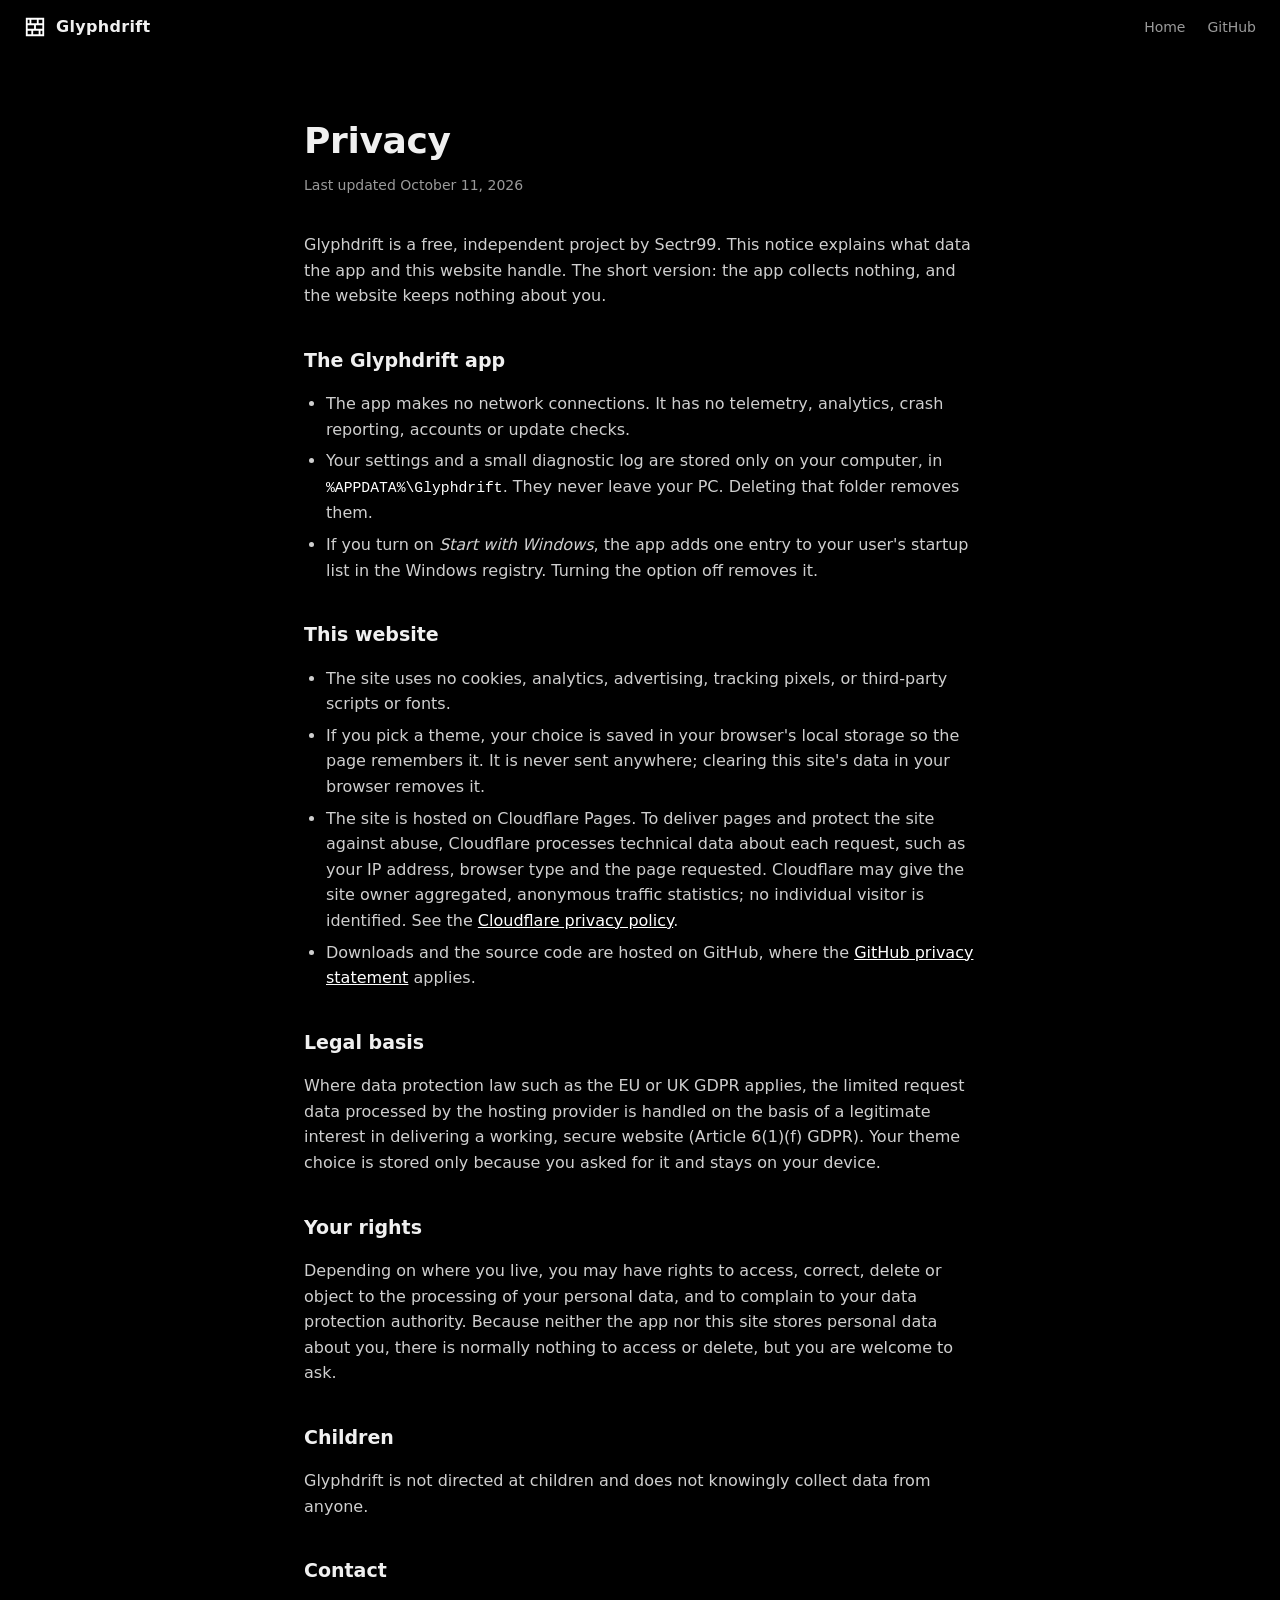
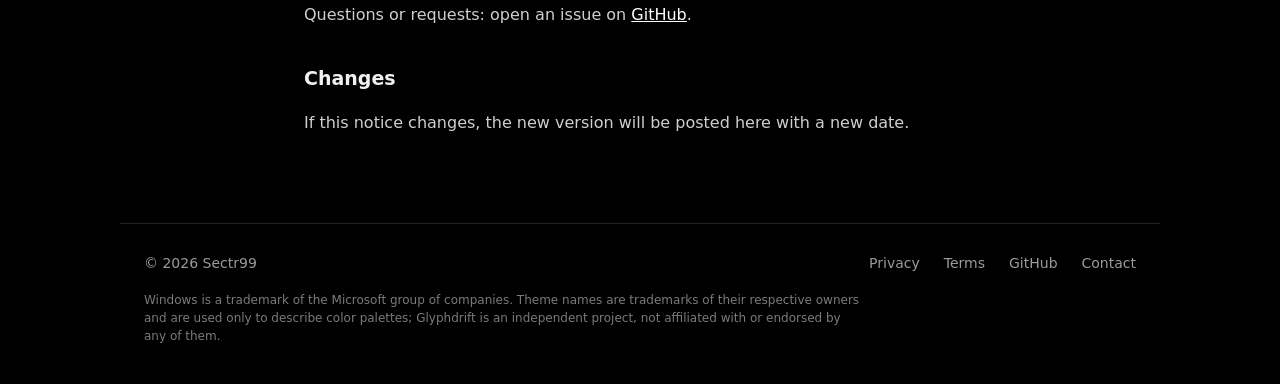
==== site/privacy.html @ 2ddd1fa6 "Site: gentler animation, privacy and terms pages - Terrain drifts and morphs at about 40% of the pre" ====
<!doctype html>
<html lang="en">
<head>
  <meta charset="utf-8">
  <meta name="viewport" content="width=device-width, initial-scale=1">
  <title>Privacy · Glyphdrift</title>
  <meta name="description" content="How the Glyphdrift app and website handle data: the app collects nothing.">
  <meta name="theme-color" content="#000000">
  <link rel="icon" href="icon.svg" type="image/svg+xml">
  <link rel="stylesheet" href="style.css">
</head>
<body>
  <header class="nav">
    <a class="brand" href="./" aria-label="Glyphdrift home">
      <img src="icon.svg" alt="" width="22" height="22">
      <span>Glyphdrift</span>
    </a>
    <nav>
      <a href="./">Home</a>
      <a href="https://github.com/Sectr99/GlyphDrift">GitHub</a>
    </nav>
  </header>

  <main class="legal">
    <h1>Privacy</h1>
    <p class="updated">Last updated October 11, 2026</p>

    <p>Glyphdrift is a free, independent project by Sectr99. This notice explains what data the app
      and this website handle. The short version: the app collects nothing, and the website keeps
      nothing about you.</p>

    <h2>The Glyphdrift app</h2>
    <ul>
      <li>The app makes no network connections. It has no telemetry, analytics, crash reporting,
        accounts or update checks.</li>
      <li>Your settings and a small diagnostic log are stored only on your computer, in
        <code>%APPDATA%\Glyphdrift</code>. They never leave your PC. Deleting that folder removes
        them.</li>
      <li>If you turn on <em>Start with Windows</em>, the app adds one entry to your user's startup
        list in the Windows registry. Turning the option off removes it.</li>
    </ul>

    <h2>This website</h2>
    <ul>
      <li>The site uses no cookies, analytics, advertising, tracking pixels, or third-party scripts
        or fonts.</li>
      <li>If you pick a theme, your choice is saved in your browser's local storage so the page
        remembers it. It is never sent anywhere; clearing this site's data in your browser removes
        it.</li>
      <li>The site is hosted on Cloudflare Pages. To deliver pages and protect the site against
        abuse, Cloudflare processes technical data about each request, such as your IP address,
        browser type and the page requested. Cloudflare may give the site owner aggregated,
        anonymous traffic statistics; no individual visitor is identified. See the
        <a href="https://www.cloudflare.com/privacypolicy/">Cloudflare privacy policy</a>.</li>
      <li>Downloads and the source code are hosted on GitHub, where the
        <a href="https://docs.github.com/site-policy/privacy-policies/github-general-privacy-statement">GitHub
        privacy statement</a> applies.</li>
    </ul>

    <h2>Legal basis</h2>
    <p>Where data protection law such as the EU or UK GDPR applies, the limited request data
      processed by the hosting provider is handled on the basis of a legitimate interest in
      delivering a working, secure website (Article 6(1)(f) GDPR). Your theme choice is stored only
      because you asked for it and stays on your device.</p>

    <h2>Your rights</h2>
    <p>Depending on where you live, you may have rights to access, correct, delete or object to the
      processing of your personal data, and to complain to your data protection authority. Because
      neither the app nor this site stores personal data about you, there is normally nothing to
      access or delete, but you are welcome to ask.</p>

    <h2>Children</h2>
    <p>Glyphdrift is not directed at children and does not knowingly collect data from anyone.</p>

    <h2>Contact</h2>
    <p>Questions or requests: open an issue on
      <a href="https://github.com/Sectr99/GlyphDrift/issues">GitHub</a>.</p>

    <h2>Changes</h2>
    <p>If this notice changes, the new version will be posted here with a new date.</p>
  </main>

  <footer class="footer">
    <div class="footer-links">
      <span>© 2026 Sectr99</span>
      <a href="privacy.html">Privacy</a>
      <a href="terms.html">Terms</a>
      <a href="https://github.com/Sectr99/GlyphDrift">GitHub</a>
      <a href="https://github.com/Sectr99/GlyphDrift/issues">Contact</a>
    </div>
    <p class="trademarks">Windows is a trademark of the Microsoft group of companies. Theme names are
      trademarks of their respective owners and are used only to describe color palettes; Glyphdrift
      is an independent project, not affiliated with or endorsed by any of them.</p>
  </footer>
</body>
</html>
---- site/style.css ----
:root {
  --bg: #000000;
  --surface: #0d0d0d;
  --line: #222222;
  --text: #f0f0f0;
  --muted: #9a9a9a;
  /* Set from the selected theme by main.js. */
  --accent: #ffffff;
  --accent-dim: #3c3c3c;
  --sans: "Segoe UI Variable Display", "Segoe UI", system-ui, -apple-system, sans-serif;
  --mono: "Cascadia Code", Consolas, ui-monospace, monospace;
}

* { box-sizing: border-box; }

html { scroll-behavior: smooth; }
@media (prefers-reduced-motion: reduce) { html { scroll-behavior: auto; } }

body {
  margin: 0;
  background: var(--bg);
  color: var(--text);
  font: 16px/1.6 var(--sans);
  -webkit-font-smoothing: antialiased;
  transition: background-color 0.4s;
}

a { color: inherit; }
code { font-family: var(--mono); font-size: 0.92em; color: var(--accent); }

/* Navigation */
.nav {
  position: absolute;
  inset: 0 0 auto 0;
  z-index: 10;
  display: flex;
  align-items: center;
  justify-content: space-between;
  gap: 16px;
  padding: 14px 24px;
  background: linear-gradient(var(--bg), transparent);
}
.brand { display: flex; align-items: center; gap: 10px; text-decoration: none; font-weight: 600; letter-spacing: 0.02em; }
.brand img { filter: invert(1); }
.nav nav { display: flex; gap: 22px; font-size: 14px; }
.nav nav a { text-decoration: none; color: var(--muted); transition: color 0.2s; }
.nav nav a:hover { color: var(--text); }

/* Hero */
.hero {
  position: relative;
  min-height: 100svh;
  display: grid;
  place-items: center;
  overflow: hidden;
}
#terrain { position: absolute; inset: 0; width: 100%; height: 100%; }

.clock {
  position: relative;
  /* Matches the box the terrain warps around (see main.js). */
  width: min(440px, calc(100vw - 32px));
  height: min(190px, calc((100vw - 32px) * 0.43));
  display: grid;
  place-content: center;
  text-align: center;
  margin-bottom: 18vh;
}
.corner { position: absolute; width: 22px; height: 22px; border-color: var(--accent-dim); border-style: solid; border-width: 0; }
.tl { left: 10%; top: 11%; border-left-width: 1.5px; border-top-width: 1.5px; }
.tr { right: 10%; top: 11%; border-right-width: 1.5px; border-top-width: 1.5px; }
.bl { left: 10%; bottom: 11%; border-left-width: 1.5px; border-bottom-width: 1.5px; }
.br { right: 10%; bottom: 11%; border-right-width: 1.5px; border-bottom-width: 1.5px; }
#time { font-weight: 200; font-size: clamp(48px, 9vw, 92px); line-height: 1; letter-spacing: 0.01em; }
#date { margin-top: 12px; font-size: 13px; letter-spacing: 0.14em; color: var(--muted); text-transform: uppercase; }

.hero-copy {
  position: absolute;
  inset: auto 0 0 0;
  padding: 0 24px 56px;
  text-align: center;
  background: linear-gradient(transparent, var(--bg) 55%);
}
.hero-copy h1 { margin: 0 0 8px; font-size: clamp(26px, 4vw, 40px); font-weight: 600; letter-spacing: -0.01em; }
.hero-copy p { margin: 0 auto; max-width: 560px; color: var(--muted); }
.actions { display: flex; flex-wrap: wrap; justify-content: center; gap: 12px; margin: 24px 0 12px; }
.button {
  display: inline-block;
  padding: 11px 22px;
  border: 1px solid var(--line);
  border-radius: 8px;
  text-decoration: none;
  font-weight: 600;
  font-size: 15px;
  transition: border-color 0.2s, background-color 0.2s, color 0.2s;
}
.button:hover { border-color: var(--muted); }
.button.primary { background: var(--accent); border-color: var(--accent); color: var(--bg); }
.button.primary:hover { filter: brightness(1.1); }
.button:focus-visible, .swatch:focus-visible, .nav a:focus-visible { outline: 2px solid var(--accent); outline-offset: 3px; }
.fine { font-size: 13px; }

/* Sections */
.section { max-width: 1040px; margin: 0 auto; padding: 88px 24px 0; }
.section h2 { margin: 0 0 28px; font-size: clamp(24px, 3vw, 32px); font-weight: 600; letter-spacing: -0.01em; }
.lede { margin: -16px 0 28px; color: var(--muted); }
h3 { margin: 0 0 6px; font-size: 16px; font-weight: 600; }

.features { display: grid; grid-template-columns: repeat(auto-fit, minmax(220px, 1fr)); gap: 16px; }
.features article { padding: 22px; border: 1px solid var(--line); border-radius: 12px; background: var(--surface); }
.features p, .groups p, .steps p { margin: 0; color: var(--muted); font-size: 15px; }

.groups { display: grid; gap: 0; border-top: 1px solid var(--line); }
.groups > div { display: grid; grid-template-columns: 140px 1fr; gap: 16px; padding: 16px 0; border-bottom: 1px solid var(--line); }
.groups h3 { margin: 0; font-family: var(--mono); font-weight: 400; font-size: 13px; letter-spacing: 0.08em; text-transform: uppercase; color: var(--accent); padding-top: 2px; }

.swatches { display: grid; grid-template-columns: repeat(auto-fill, minmax(200px, 1fr)); gap: 10px; }
.swatch {
  display: flex;
  flex-direction: column;
  gap: 8px;
  padding: 12px;
  border: 1px solid var(--line);
  border-radius: 10px;
  color: #f0f0f0;
  font: inherit;
  font-size: 14px;
  text-align: left;
  cursor: pointer;
  transition: border-color 0.2s, transform 0.2s;
}
.swatch:hover { transform: translateY(-1px); border-color: var(--muted); }
.swatch[aria-pressed="true"] { border-color: var(--accent); }
.swatch .bar { height: 14px; border-radius: 4px; }

.steps { list-style: none; margin: 0; padding: 0; display: grid; gap: 14px; }
.steps li { display: flex; gap: 18px; padding: 20px; border: 1px solid var(--line); border-radius: 12px; background: var(--surface); }
.steps li > span {
  flex: none;
  width: 32px; height: 32px;
  display: grid; place-items: center;
  border: 1px solid var(--accent-dim);
  border-radius: 50%;
  font-family: var(--mono);
  font-size: 14px;
  color: var(--accent);
}

.footer {
  max-width: 1040px;
  margin: 88px auto 0;
  padding: 28px 24px 40px;
  border-top: 1px solid var(--line);
  color: var(--muted);
  font-size: 14px;
}
.footer-links { display: flex; flex-wrap: wrap; gap: 12px 24px; }
.footer-links span { margin-right: auto; }
.footer a { text-decoration: none; }
.footer a:hover { color: var(--text); }
.trademarks { margin: 16px 0 0; max-width: 720px; font-size: 12px; line-height: 1.5; opacity: 0.8; }

/* Legal pages */
.legal { max-width: 720px; margin: 0 auto; padding: 112px 24px 0; }
.legal h1 { margin: 0 0 4px; font-size: clamp(28px, 4vw, 36px); font-weight: 600; letter-spacing: -0.01em; }
.legal .updated { margin: 0 0 36px; color: var(--muted); font-size: 14px; }
.legal h2 { margin: 36px 0 10px; font-size: 19px; font-weight: 600; }
.legal p, .legal li { color: #cfcfcf; }
.legal ul { padding-left: 22px; }
.legal li + li { margin-top: 6px; }
.legal a { color: var(--accent); }

@media (max-width: 640px) {
  .nav { padding: 12px 16px; }
  .nav nav { gap: 14px; }
  .nav nav a:not(:last-child) { display: none; }
  .section { padding: 64px 16px 0; }
  .hero-copy { padding: 0 16px 40px; }
  .clock { margin-bottom: 30vh; }
  .groups > div { grid-template-columns: 1fr; gap: 4px; }
  .footer { padding: 24px 16px 32px; }
  .legal { padding: 88px 16px 0; }
}
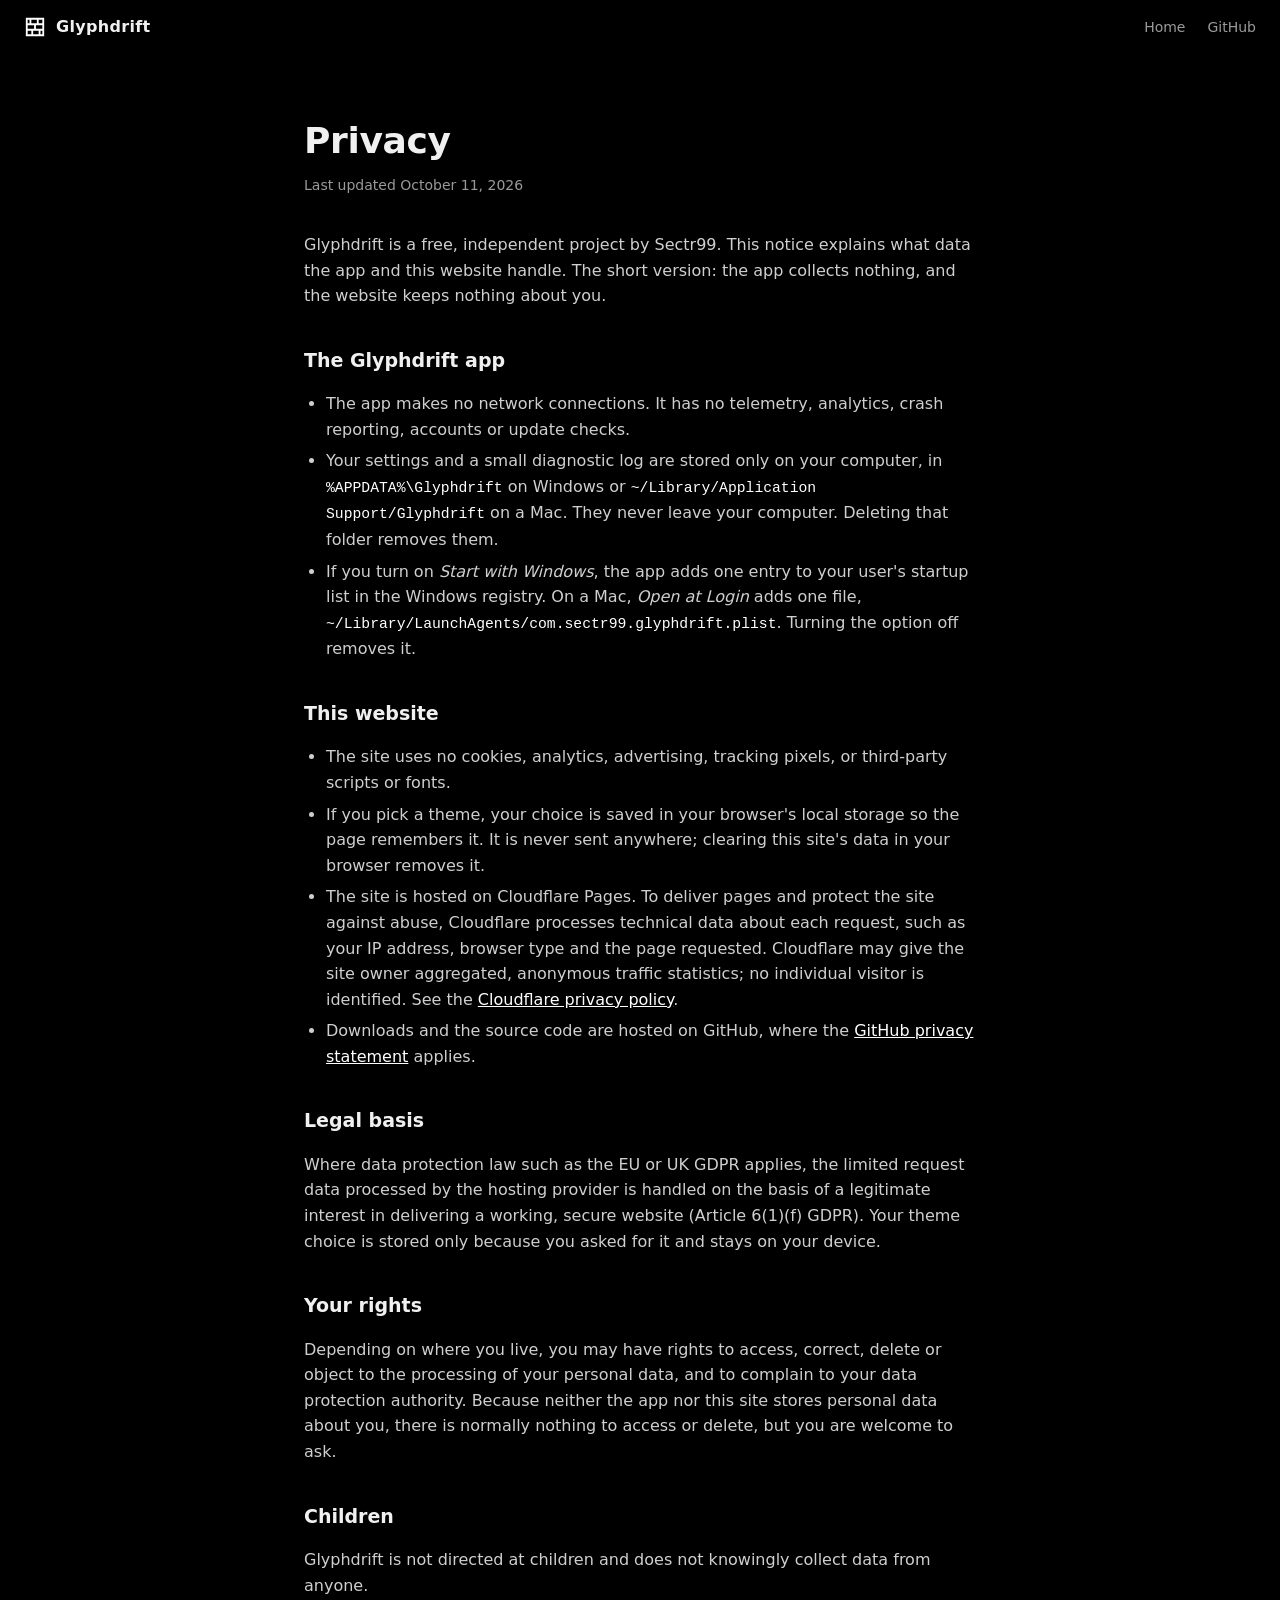
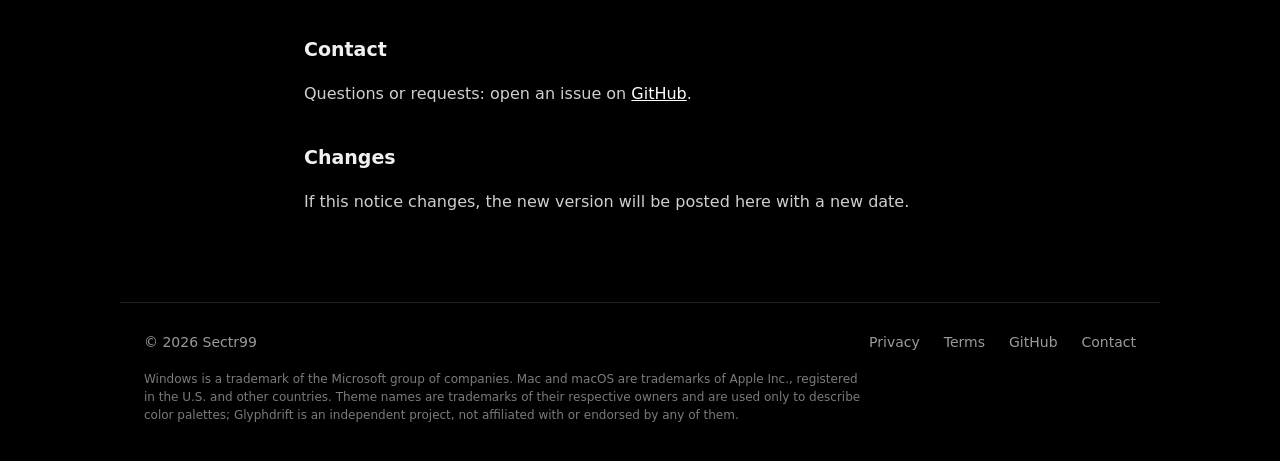
==== commit 73d5679c: "Site: add the Mac download Download buttons for Windows and Mac, linking straight to the latest rele" ====
--- a/site/privacy.html
+++ b/site/privacy.html
@@ -34,10 +34,13 @@
       <li>The app makes no network connections. It has no telemetry, analytics, crash reporting,
         accounts or update checks.</li>
       <li>Your settings and a small diagnostic log are stored only on your computer, in
-        <code>%APPDATA%\Glyphdrift</code>. They never leave your PC. Deleting that folder removes
-        them.</li>
+        <code>%APPDATA%\Glyphdrift</code> on Windows or
+        <code>~/Library/Application Support/Glyphdrift</code> on a Mac. They never leave your
+        computer. Deleting that folder removes them.</li>
       <li>If you turn on <em>Start with Windows</em>, the app adds one entry to your user's startup
-        list in the Windows registry. Turning the option off removes it.</li>
+        list in the Windows registry. On a Mac, <em>Open at Login</em> adds one file,
+        <code>~/Library/LaunchAgents/com.sectr99.glyphdrift.plist</code>. Turning the option off
+        removes it.</li>
     </ul>
 
     <h2>This website</h2>
@@ -88,7 +91,7 @@
       <a href="https://github.com/Sectr99/GlyphDrift">GitHub</a>
       <a href="https://github.com/Sectr99/GlyphDrift/issues">Contact</a>
     </div>
-    <p class="trademarks">Windows is a trademark of the Microsoft group of companies. Theme names are
+    <p class="trademarks">Windows is a trademark of the Microsoft group of companies. Mac and macOS are trademarks of Apple Inc., registered in the U.S. and other countries. Theme names are
       trademarks of their respective owners and are used only to describe color palettes; Glyphdrift
       is an independent project, not affiliated with or endorsed by any of them.</p>
   </footer>
--- a/site/style.css
+++ b/site/style.css
@@ -56,11 +56,11 @@
 }
 #terrain { position: absolute; inset: 0; width: 100%; height: 100%; }
 
-.clock {
+.mark {
   position: relative;
   /* Matches the box the terrain warps around (see main.js). */
-  width: min(440px, calc(100vw - 32px));
-  height: min(190px, calc((100vw - 32px) * 0.43));
+  width: min(540px, calc(100vw - 32px));
+  height: min(190px, calc((100vw - 32px) * 0.36));
   display: grid;
   place-content: center;
   text-align: center;
@@ -71,8 +71,10 @@
 .tr { right: 10%; top: 11%; border-right-width: 1.5px; border-top-width: 1.5px; }
 .bl { left: 10%; bottom: 11%; border-left-width: 1.5px; border-bottom-width: 1.5px; }
 .br { right: 10%; bottom: 11%; border-right-width: 1.5px; border-bottom-width: 1.5px; }
-#time { font-weight: 200; font-size: clamp(48px, 9vw, 92px); line-height: 1; letter-spacing: 0.01em; }
-#date { margin-top: 12px; font-size: 13px; letter-spacing: 0.14em; color: var(--muted); text-transform: uppercase; }
+.mark { grid-auto-flow: column; align-items: center; gap: 0.3em; font-size: clamp(34px, 8vw, 68px); }
+/* Sized in em so the logo stays as tall as the wordmark's capitals at every width. */
+.logo { width: 0.74em; height: auto; color: var(--accent); }
+.wordmark { margin: 0; font-weight: 600; font-size: 1em; line-height: 1; letter-spacing: -0.01em; }
 
 .hero-copy {
   position: absolute;
@@ -109,6 +111,8 @@
 .features { display: grid; grid-template-columns: repeat(auto-fit, minmax(220px, 1fr)); gap: 16px; }
 .features article { padding: 22px; border: 1px solid var(--line); border-radius: 12px; background: var(--surface); }
 .features p, .groups p, .steps p { margin: 0; color: var(--muted); font-size: 15px; }
+.steps p + p { margin-top: 6px; }
+.steps strong { color: var(--text); font-weight: 600; }
 
 .groups { display: grid; gap: 0; border-top: 1px solid var(--line); }
 .groups > div { display: grid; grid-template-columns: 140px 1fr; gap: 16px; padding: 16px 0; border-bottom: 1px solid var(--line); }
@@ -176,7 +180,7 @@
   .nav nav a:not(:last-child) { display: none; }
   .section { padding: 64px 16px 0; }
   .hero-copy { padding: 0 16px 40px; }
-  .clock { margin-bottom: 30vh; }
+  .mark { margin-bottom: 30vh; }
   .groups > div { grid-template-columns: 1fr; gap: 4px; }
   .footer { padding: 24px 16px 32px; }
   .legal { padding: 88px 16px 0; }
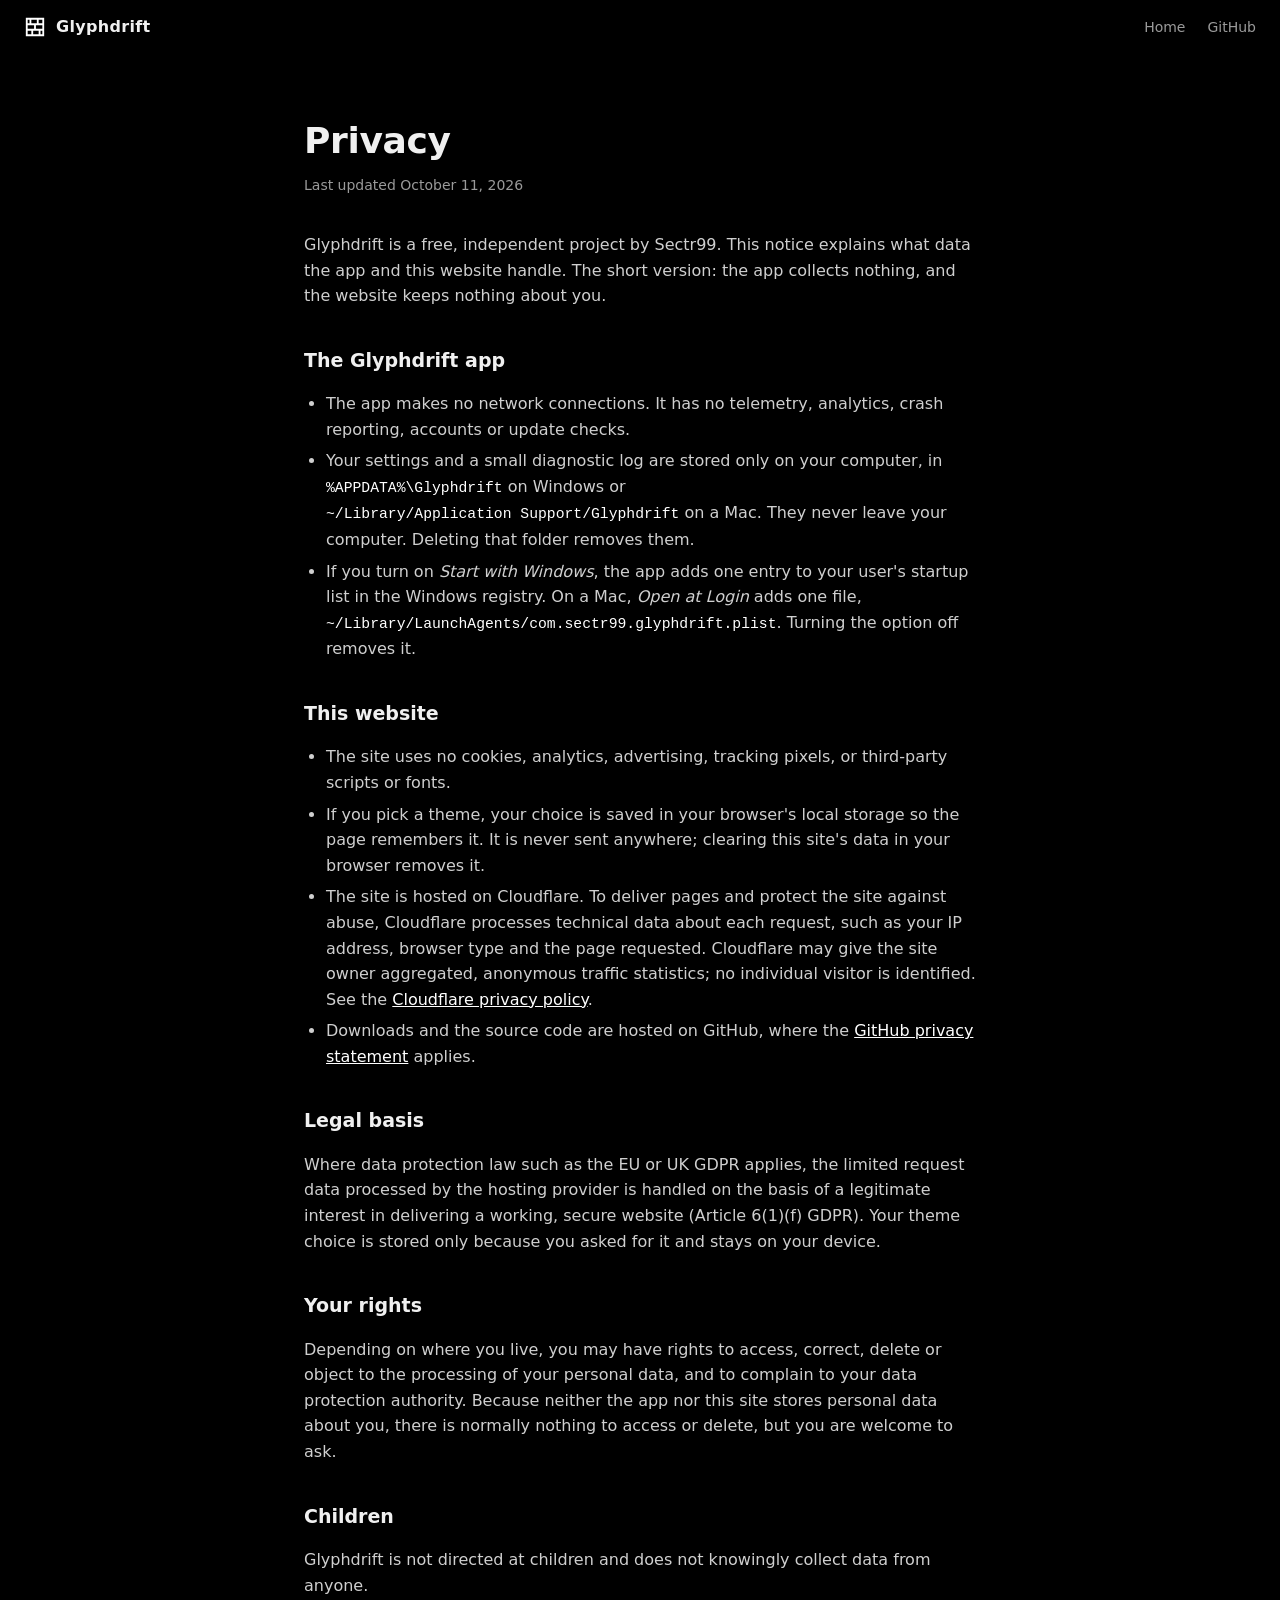
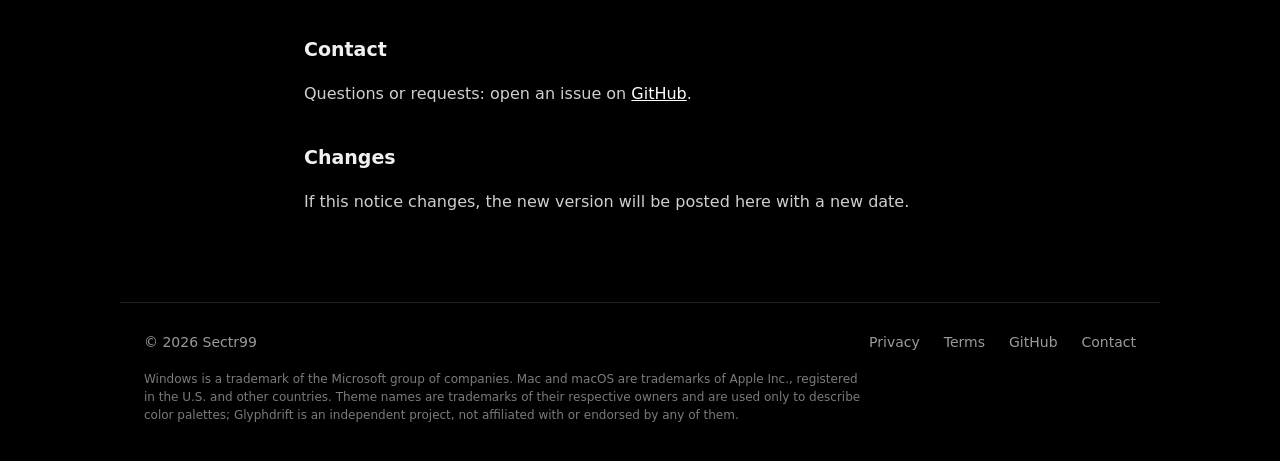
==== commit 49b6a9e6: "Site: animation gallery, image viewer, copy and polish - Images from `glyphdrift --screenshots`, as " ====
--- a/site/privacy.html
+++ b/site/privacy.html
@@ -50,7 +50,7 @@
       <li>If you pick a theme, your choice is saved in your browser's local storage so the page
         remembers it. It is never sent anywhere; clearing this site's data in your browser removes
         it.</li>
-      <li>The site is hosted on Cloudflare Pages. To deliver pages and protect the site against
+      <li>The site is hosted on Cloudflare. To deliver pages and protect the site against
         abuse, Cloudflare processes technical data about each request, such as your IP address,
         browser type and the page requested. Cloudflare may give the site owner aggregated,
         anonymous traffic statistics; no individual visitor is identified. See the
--- a/site/style.css
+++ b/site/style.css
@@ -26,11 +26,11 @@
 }
 
 a { color: inherit; }
-code { font-family: var(--mono); font-size: 0.92em; color: var(--accent); }
-
-/* Navigation */
+code { font-family: var(--mono); font-size: 0.92em; color: var(--accent); white-space: nowrap; }
+
+/* Navigation: stays at the top; clear over the hero, tinted once the page scrolls */
 .nav {
-  position: absolute;
+  position: fixed;
   inset: 0 0 auto 0;
   z-index: 10;
   display: flex;
@@ -38,8 +38,17 @@
   justify-content: space-between;
   gap: 16px;
   padding: 14px 24px;
+  border-bottom: 1px solid transparent;
   background: linear-gradient(var(--bg), transparent);
-}
+  transition: background-color 0.25s, border-color 0.25s;
+}
+.nav.scrolled {
+  background: color-mix(in srgb, var(--bg) 82%, transparent);
+  border-bottom-color: var(--line);
+  -webkit-backdrop-filter: blur(12px);
+  backdrop-filter: blur(12px);
+}
+[id] { scroll-margin-top: 72px; }
 .brand { display: flex; align-items: center; gap: 10px; text-decoration: none; font-weight: 600; letter-spacing: 0.02em; }
 .brand img { filter: invert(1); }
 .nav nav { display: flex; gap: 22px; font-size: 14px; }
@@ -110,13 +119,81 @@
 
 .features { display: grid; grid-template-columns: repeat(auto-fit, minmax(220px, 1fr)); gap: 16px; }
 .features article { padding: 22px; border: 1px solid var(--line); border-radius: 12px; background: var(--surface); }
-.features p, .groups p, .steps p { margin: 0; color: var(--muted); font-size: 15px; }
+.features p, .steps p { margin: 0; color: var(--muted); font-size: 15px; }
+.steps p { max-width: 70ch; }
 .steps p + p { margin-top: 6px; }
 .steps strong { color: var(--text); font-weight: 600; }
 
-.groups { display: grid; gap: 0; border-top: 1px solid var(--line); }
-.groups > div { display: grid; grid-template-columns: 140px 1fr; gap: 16px; padding: 16px 0; border-bottom: 1px solid var(--line); }
-.groups h3 { margin: 0; font-family: var(--mono); font-weight: 400; font-size: 13px; letter-spacing: 0.08em; text-transform: uppercase; color: var(--accent); padding-top: 2px; }
+/* Screenshots: drawn by the app itself (glyphdrift --screenshots) */
+.shot { margin: 0; border: 1px solid var(--line); border-radius: 12px; overflow: hidden; background: #000; }
+.shot img { display: block; width: 100%; height: auto; }
+.group { margin: 36px 0 12px; font-family: var(--mono); font-weight: 400; font-size: 13px; letter-spacing: 0.08em; text-transform: uppercase; color: var(--accent); }
+.group:first-of-type { margin-top: 0; }
+.gallery { list-style: none; margin: 0; padding: 0; display: grid; grid-template-columns: repeat(auto-fill, minmax(230px, 1fr)); gap: 12px; }
+.gallery li { border: 1px solid var(--line); border-radius: 10px; overflow: hidden; background: var(--surface); transition: border-color 0.2s, transform 0.2s; }
+.gallery img { display: block; width: 100%; height: auto; aspect-ratio: 16 / 10; background: #000; }
+.gallery p { margin: 0; padding: 9px 12px 10px; font-size: 14px; }
+.gallery span { color: var(--muted); font-size: 13px; margin-left: 4px; }
+.zoom { display: block; cursor: zoom-in; }
+.zoom:focus-visible { outline: 2px solid var(--accent); outline-offset: -2px; }
+.gallery li:has(.zoom:hover) { border-color: var(--muted); transform: translateY(-2px); }
+.gallery li:has(.zoom:focus-visible) { border-color: var(--accent); }
+
+/* Viewer: a modal dialog that fits the image to the screen */
+html:has(.viewer[open]) { overflow: hidden; }
+.viewer {
+  width: 100vw;
+  height: 100dvh;
+  max-width: none;
+  max-height: none;
+  margin: 0;
+  padding: 0;
+  border: 0;
+  background: transparent;
+  color: var(--text);
+}
+.viewer::backdrop { background: rgba(0, 0, 0, 0.95); }
+.viewer:focus { outline: none; }
+.viewer[open] { display: flex; align-items: center; justify-content: center; }
+.viewer figure { margin: 0; display: flex; flex-direction: column; align-items: center; gap: 12px; padding: 56px 72px 24px; max-width: 100%; max-height: 100%; }
+/* 16:10, as large as fits beside the buttons and above the caption */
+.viewer-frame {
+  width: min(100vw - 144px, (100dvh - 128px) * 1.6);
+  aspect-ratio: 16 / 10;
+  border: 1px solid var(--line);
+  border-radius: 10px;
+  overflow: hidden;
+  background: #000 center / cover no-repeat; /* the card image, until the large one loads */
+}
+.viewer-frame img { display: block; width: 100%; height: 100%; object-fit: contain; opacity: 0; transition: opacity 0.2s; }
+.viewer-frame img.loaded { opacity: 1; }
+.viewer figcaption { font-size: 15px; text-align: center; }
+.viewer figcaption span { color: var(--muted); margin-left: 6px; }
+.viewer-button {
+  position: fixed;
+  display: grid;
+  place-items: center;
+  width: 44px;
+  height: 44px;
+  padding: 0;
+  border: 1px solid var(--line);
+  border-radius: 50%;
+  background: rgba(13, 13, 13, 0.8);
+  color: var(--text);
+  cursor: pointer;
+  transition: border-color 0.2s;
+}
+.viewer-button:hover { border-color: var(--muted); }
+.viewer-button:focus-visible { outline: 2px solid var(--accent); outline-offset: 2px; }
+.viewer-button svg { width: 20px; height: 20px; fill: none; stroke: currentColor; stroke-width: 2; stroke-linecap: round; stroke-linejoin: round; }
+.viewer-button[hidden] { display: none; }
+.viewer-close { top: 12px; right: 12px; }
+.viewer-prev { left: 14px; top: 50%; transform: translateY(-50%); }
+.viewer-next { right: 14px; top: 50%; transform: translateY(-50%); }
+@media (prefers-reduced-motion: reduce) {
+  .viewer-frame img, .gallery li, .swatch, .nav { transition: none; }
+  .gallery li:has(.zoom:hover), .swatch:hover { transform: none; }
+}
 
 .swatches { display: grid; grid-template-columns: repeat(auto-fill, minmax(200px, 1fr)); gap: 10px; }
 .swatch {
@@ -137,6 +214,32 @@
 .swatch[aria-pressed="true"] { border-color: var(--accent); }
 .swatch .bar { height: 14px; border-radius: 4px; }
 
+.platforms {
+  display: inline-flex;
+  gap: 4px;
+  margin: -12px 0 20px;
+  padding: 4px;
+  border: 1px solid var(--line);
+  border-radius: 10px;
+  background: var(--surface);
+}
+.platforms[hidden] { display: none; }
+.platforms button {
+  padding: 7px 16px;
+  border: 0;
+  border-radius: 7px;
+  background: transparent;
+  color: var(--muted);
+  font: inherit;
+  font-size: 14px;
+  font-weight: 600;
+  cursor: pointer;
+  transition: background-color 0.2s, color 0.2s;
+}
+.platforms button:hover { color: var(--text); }
+.platforms button[aria-pressed="true"] { background: var(--accent); color: var(--bg); }
+.platforms button:focus-visible { outline: 2px solid var(--accent); outline-offset: 2px; }
+.steps [data-platform][hidden] { display: none; }
 .steps { list-style: none; margin: 0; padding: 0; display: grid; gap: 14px; }
 .steps li { display: flex; gap: 18px; padding: 20px; border: 1px solid var(--line); border-radius: 12px; background: var(--surface); }
 .steps li > span {
@@ -176,12 +279,22 @@
 
 @media (max-width: 640px) {
   .nav { padding: 12px 16px; }
+  .actions { flex-direction: column; align-items: stretch; max-width: 320px; margin-left: auto; margin-right: auto; }
+  .actions .button { text-align: center; }
   .nav nav { gap: 14px; }
   .nav nav a:not(:last-child) { display: none; }
   .section { padding: 64px 16px 0; }
   .hero-copy { padding: 0 16px 40px; }
   .mark { margin-bottom: 30vh; }
-  .groups > div { grid-template-columns: 1fr; gap: 4px; }
+  .gallery { grid-template-columns: repeat(2, 1fr); gap: 8px; }
+  .gallery p { padding: 7px 9px 8px; font-size: 13px; }
+  .gallery span { display: block; margin: 0; font-size: 12px; }
+  /* Phones: the image spans the width; buttons sit below it, clear of the image. */
+  .viewer figure { padding: 64px 12px 96px; }
+  .viewer-frame { width: min(100vw - 24px, (100dvh - 200px) * 1.6); }
+  .viewer-prev, .viewer-next { top: auto; bottom: 24px; transform: none; }
+  .viewer-prev { left: calc(50% - 56px); }
+  .viewer-next { right: calc(50% - 56px); }
   .footer { padding: 24px 16px 32px; }
   .legal { padding: 88px 16px 0; }
 }
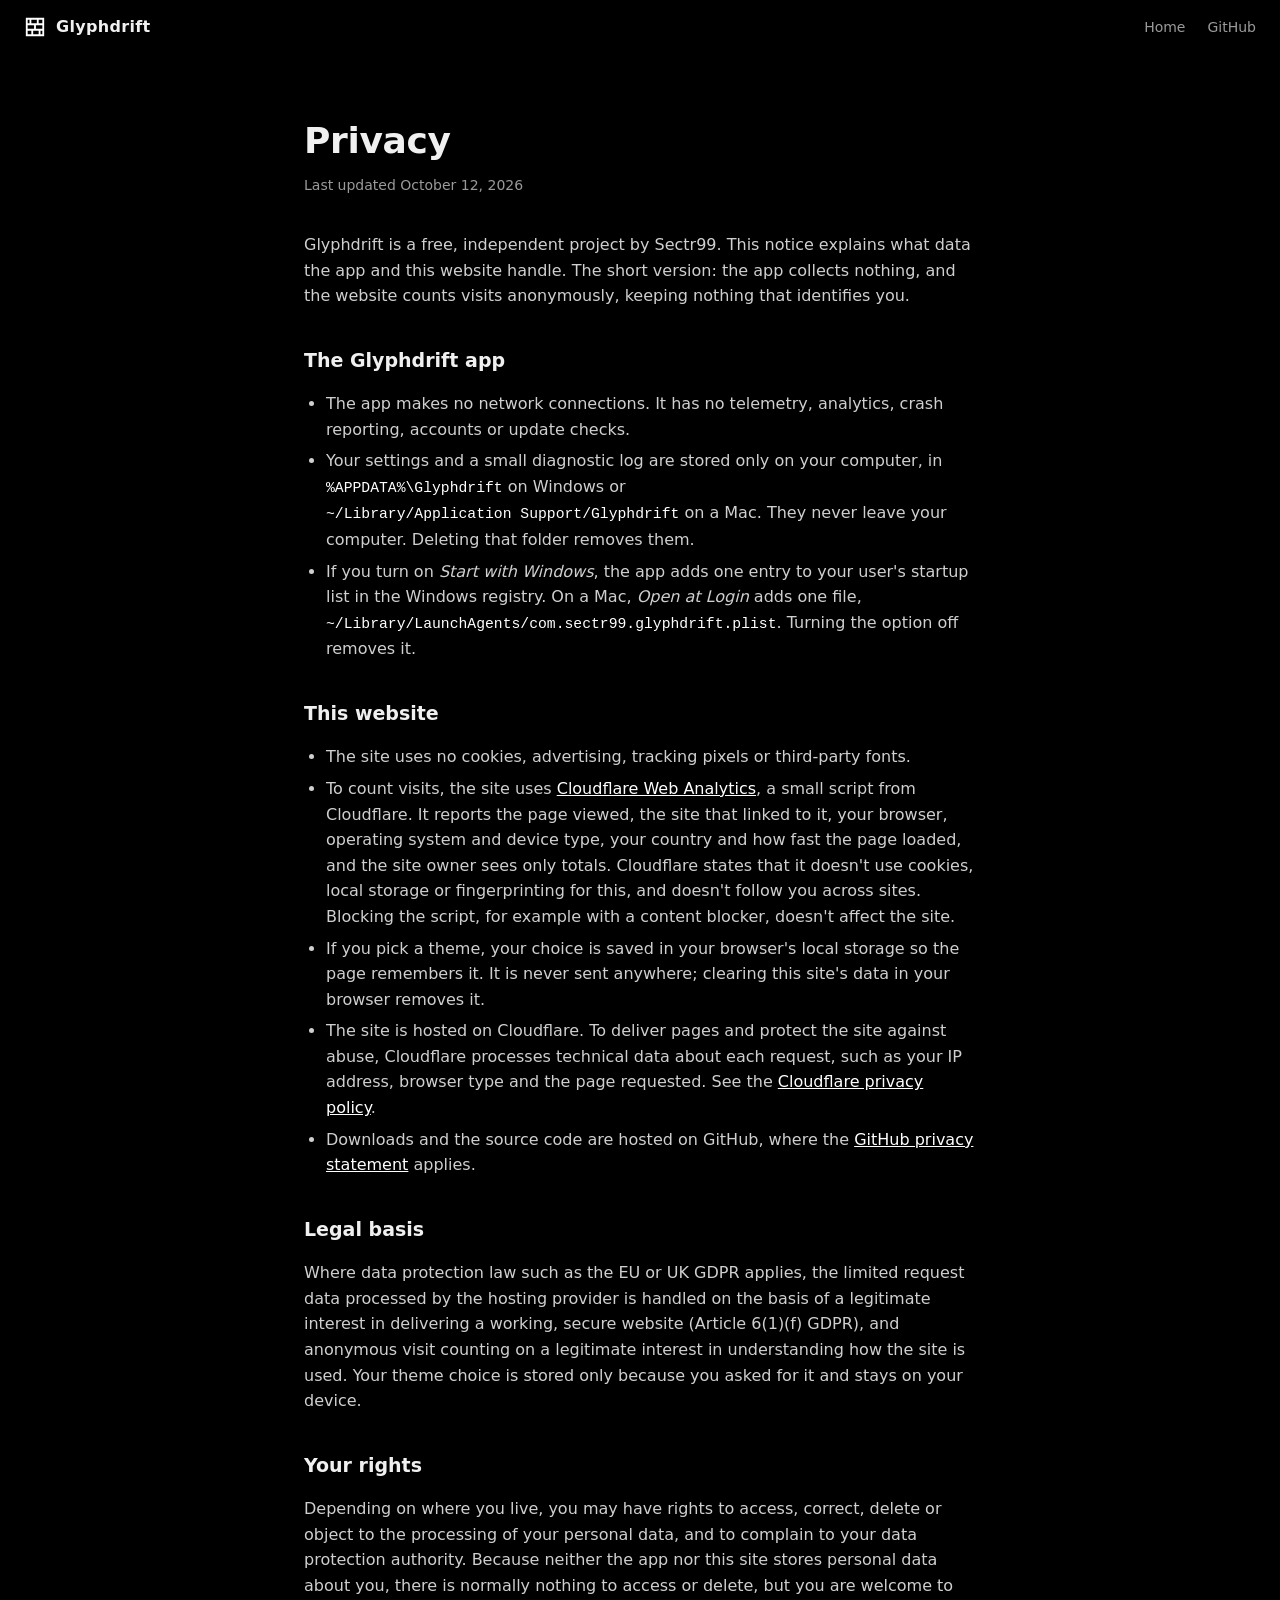
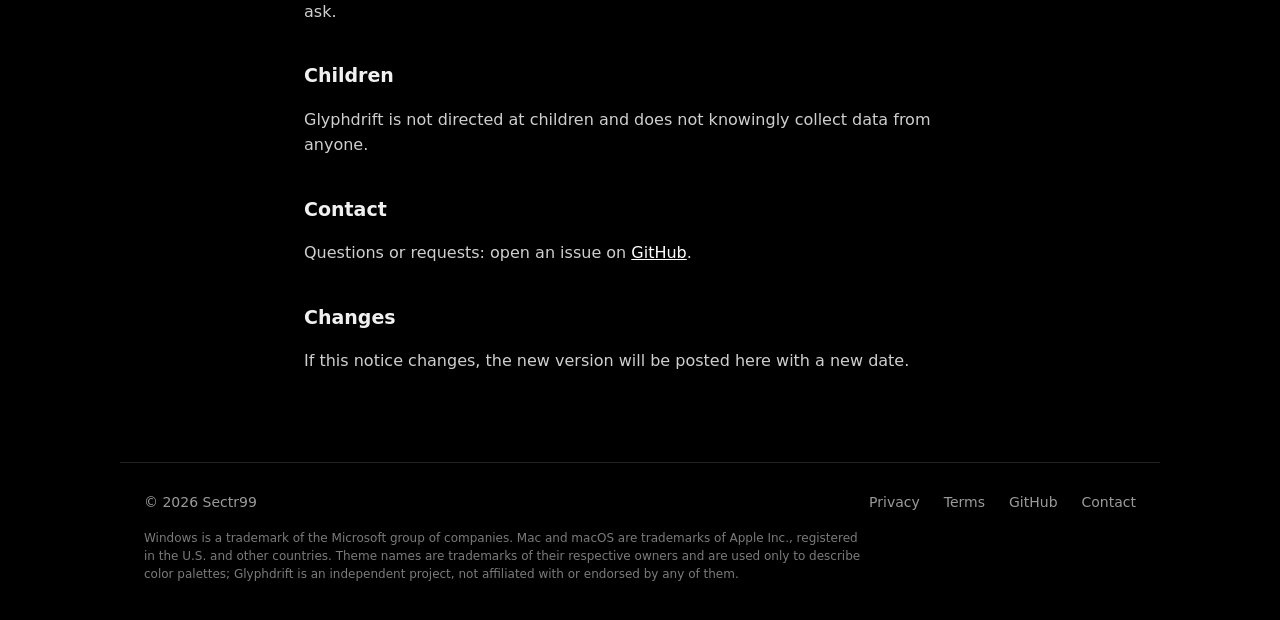
==== commit f62ae58c: "Site: allow Cloudflare Web Analytics and describe it on the privacy page - CSP lets Cloudflare's inj" ====
--- a/site/privacy.html
+++ b/site/privacy.html
@@ -23,11 +23,11 @@
 
   <main class="legal">
     <h1>Privacy</h1>
-    <p class="updated">Last updated October 11, 2026</p>
+    <p class="updated">Last updated October 12, 2026</p>
 
     <p>Glyphdrift is a free, independent project by Sectr99. This notice explains what data the app
-      and this website handle. The short version: the app collects nothing, and the website keeps
-      nothing about you.</p>
+      and this website handle. The short version: the app collects nothing, and the website counts
+      visits anonymously, keeping nothing that identifies you.</p>
 
     <h2>The Glyphdrift app</h2>
     <ul>
@@ -45,15 +45,20 @@
 
     <h2>This website</h2>
     <ul>
-      <li>The site uses no cookies, analytics, advertising, tracking pixels, or third-party scripts
-        or fonts.</li>
+      <li>The site uses no cookies, advertising, tracking pixels or third-party fonts.</li>
+      <li>To count visits, the site uses
+        <a href="https://www.cloudflare.com/web-analytics/">Cloudflare Web Analytics</a>, a small
+        script from Cloudflare. It reports the page viewed, the site that linked to it, your
+        browser, operating system and device type, your country and how fast the page loaded,
+        and the site owner sees only totals. Cloudflare states that it doesn't use cookies, local
+        storage or fingerprinting for this, and doesn't follow you across sites. Blocking the
+        script, for example with a content blocker, doesn't affect the site.</li>
       <li>If you pick a theme, your choice is saved in your browser's local storage so the page
         remembers it. It is never sent anywhere; clearing this site's data in your browser removes
         it.</li>
       <li>The site is hosted on Cloudflare. To deliver pages and protect the site against
         abuse, Cloudflare processes technical data about each request, such as your IP address,
-        browser type and the page requested. Cloudflare may give the site owner aggregated,
-        anonymous traffic statistics; no individual visitor is identified. See the
+        browser type and the page requested. See the
         <a href="https://www.cloudflare.com/privacypolicy/">Cloudflare privacy policy</a>.</li>
       <li>Downloads and the source code are hosted on GitHub, where the
         <a href="https://docs.github.com/site-policy/privacy-policies/github-general-privacy-statement">GitHub
@@ -63,8 +68,9 @@
     <h2>Legal basis</h2>
     <p>Where data protection law such as the EU or UK GDPR applies, the limited request data
       processed by the hosting provider is handled on the basis of a legitimate interest in
-      delivering a working, secure website (Article 6(1)(f) GDPR). Your theme choice is stored only
-      because you asked for it and stays on your device.</p>
+      delivering a working, secure website (Article 6(1)(f) GDPR), and anonymous visit counting
+      on a legitimate interest in understanding how the site is used. Your theme choice is stored
+      only because you asked for it and stays on your device.</p>
 
     <h2>Your rights</h2>
     <p>Depending on where you live, you may have rights to access, correct, delete or object to the
--- a/site/style.css
+++ b/site/style.css
@@ -133,8 +133,10 @@
 .gallery li { border: 1px solid var(--line); border-radius: 10px; overflow: hidden; background: var(--surface); transition: border-color 0.2s, transform 0.2s; }
 .gallery img { display: block; width: 100%; height: auto; aspect-ratio: 16 / 10; background: #000; }
 .gallery p { margin: 0; padding: 9px 12px 10px; font-size: 14px; }
-.gallery span { color: var(--muted); font-size: 13px; margin-left: 4px; }
-.zoom { display: block; cursor: zoom-in; }
+.zoom { position: relative; display: block; cursor: zoom-in; }
+/* Live previews (live.js), over the still images, which show until the first frame. */
+canvas.live { position: absolute; inset: 0; width: 100%; height: 100%; opacity: 0; transition: opacity 0.3s; pointer-events: none; }
+canvas.live.on { opacity: 1; }
 .zoom:focus-visible { outline: 2px solid var(--accent); outline-offset: -2px; }
 .gallery li:has(.zoom:hover) { border-color: var(--muted); transform: translateY(-2px); }
 .gallery li:has(.zoom:focus-visible) { border-color: var(--accent); }
@@ -158,6 +160,7 @@
 .viewer figure { margin: 0; display: flex; flex-direction: column; align-items: center; gap: 12px; padding: 56px 72px 24px; max-width: 100%; max-height: 100%; }
 /* 16:10, as large as fits beside the buttons and above the caption */
 .viewer-frame {
+  position: relative;
   width: min(100vw - 144px, (100dvh - 128px) * 1.6);
   aspect-ratio: 16 / 10;
   border: 1px solid var(--line);
@@ -168,7 +171,6 @@
 .viewer-frame img { display: block; width: 100%; height: 100%; object-fit: contain; opacity: 0; transition: opacity 0.2s; }
 .viewer-frame img.loaded { opacity: 1; }
 .viewer figcaption { font-size: 15px; text-align: center; }
-.viewer figcaption span { color: var(--muted); margin-left: 6px; }
 .viewer-button {
   position: fixed;
   display: grid;
@@ -191,7 +193,7 @@
 .viewer-prev { left: 14px; top: 50%; transform: translateY(-50%); }
 .viewer-next { right: 14px; top: 50%; transform: translateY(-50%); }
 @media (prefers-reduced-motion: reduce) {
-  .viewer-frame img, .gallery li, .swatch, .nav { transition: none; }
+  .viewer-frame img, .gallery li, .swatch, .nav, canvas.live { transition: none; }
   .gallery li:has(.zoom:hover), .swatch:hover { transform: none; }
 }
 
@@ -288,7 +290,6 @@
   .mark { margin-bottom: 30vh; }
   .gallery { grid-template-columns: repeat(2, 1fr); gap: 8px; }
   .gallery p { padding: 7px 9px 8px; font-size: 13px; }
-  .gallery span { display: block; margin: 0; font-size: 12px; }
   /* Phones: the image spans the width; buttons sit below it, clear of the image. */
   .viewer figure { padding: 64px 12px 96px; }
   .viewer-frame { width: min(100vw - 24px, (100dvh - 200px) * 1.6); }
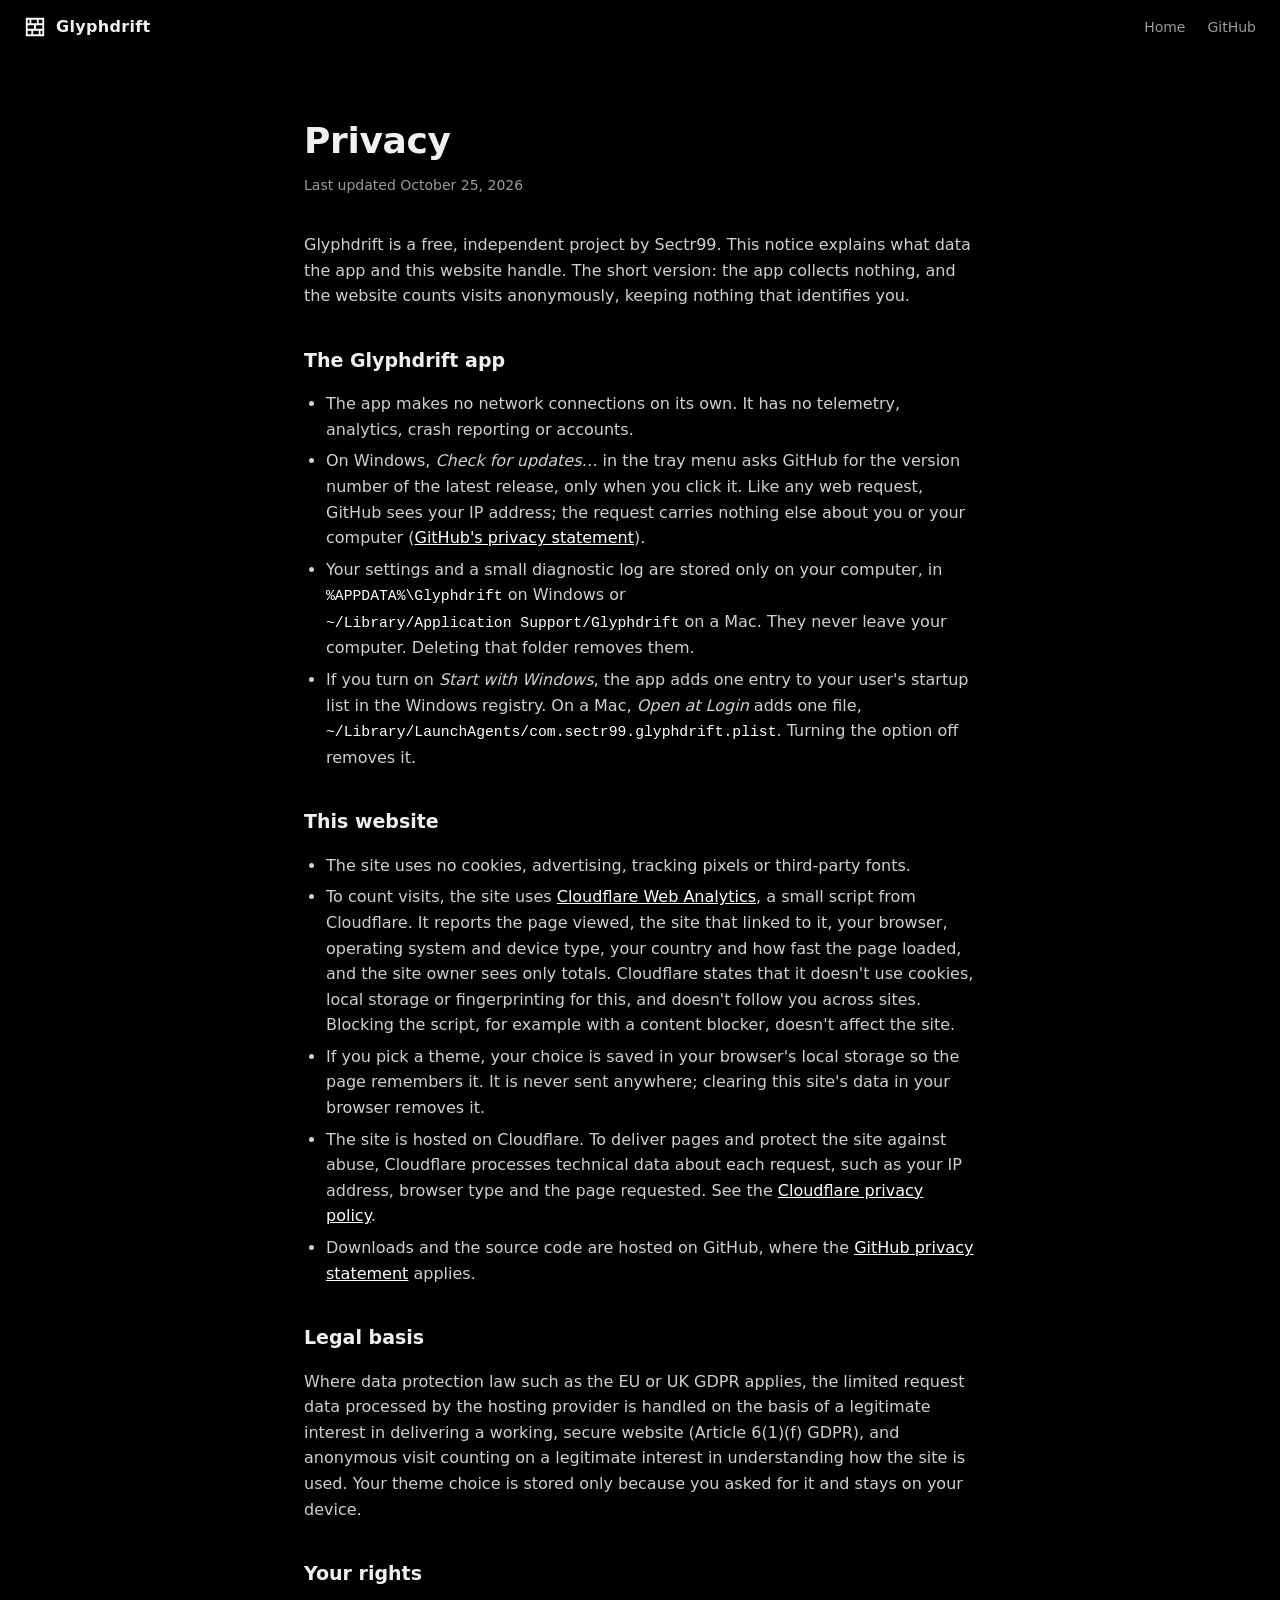
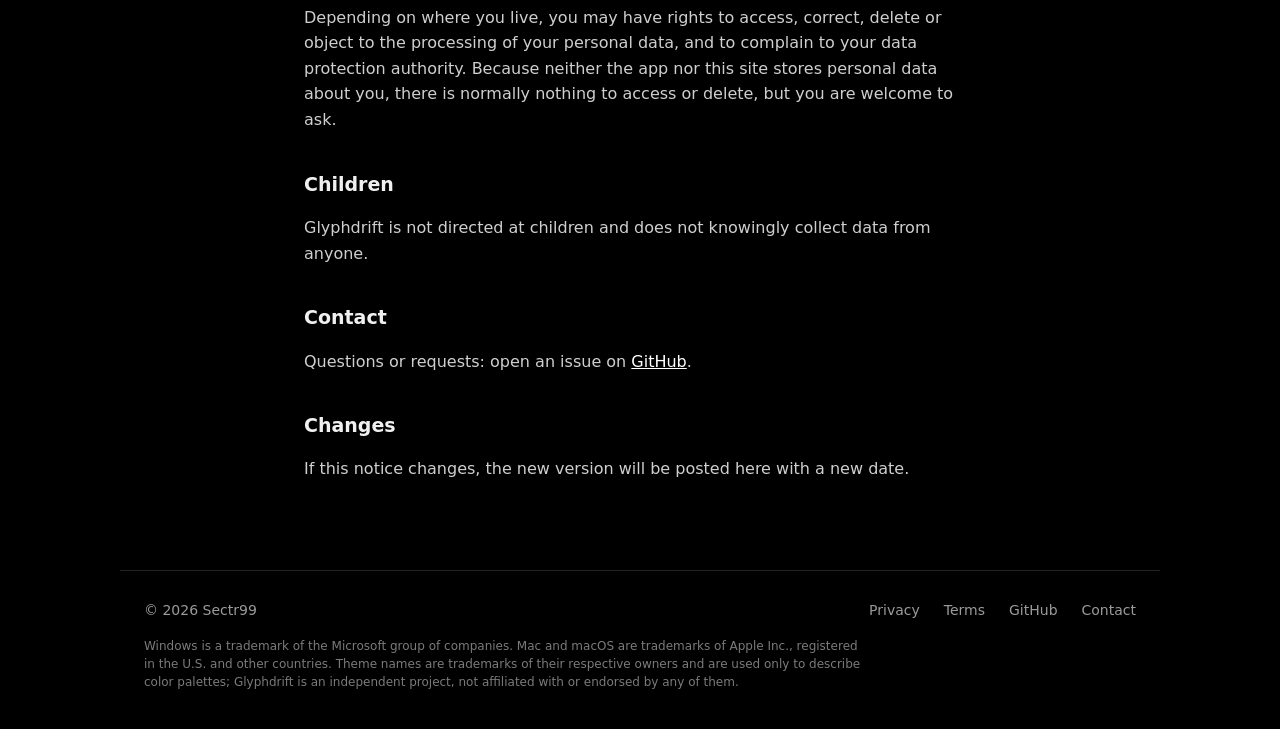
==== commit 64644948: "Check for updates from the tray (Windows) A Check for updates… tray item asks GitHub's latest-releas" ====
--- a/site/privacy.html
+++ b/site/privacy.html
@@ -23,7 +23,7 @@
 
   <main class="legal">
     <h1>Privacy</h1>
-    <p class="updated">Last updated October 12, 2026</p>
+    <p class="updated">Last updated October 25, 2026</p>
 
     <p>Glyphdrift is a free, independent project by Sectr99. This notice explains what data the app
       and this website handle. The short version: the app collects nothing, and the website counts
@@ -31,8 +31,13 @@
 
     <h2>The Glyphdrift app</h2>
     <ul>
-      <li>The app makes no network connections. It has no telemetry, analytics, crash reporting,
-        accounts or update checks.</li>
+      <li>The app makes no network connections on its own. It has no telemetry, analytics, crash
+        reporting or accounts.</li>
+      <li>On Windows, <em>Check for updates…</em> in the tray menu asks GitHub for the version number
+        of the latest release, only when you click it. Like any web request, GitHub sees your IP
+        address; the request carries nothing else about you or your computer
+        (<a href="https://docs.github.com/en/site-policy/privacy-policies/github-general-privacy-statement">GitHub's
+        privacy statement</a>).</li>
       <li>Your settings and a small diagnostic log are stored only on your computer, in
         <code>%APPDATA%\Glyphdrift</code> on Windows or
         <code>~/Library/Application Support/Glyphdrift</code> on a Mac. They never leave your
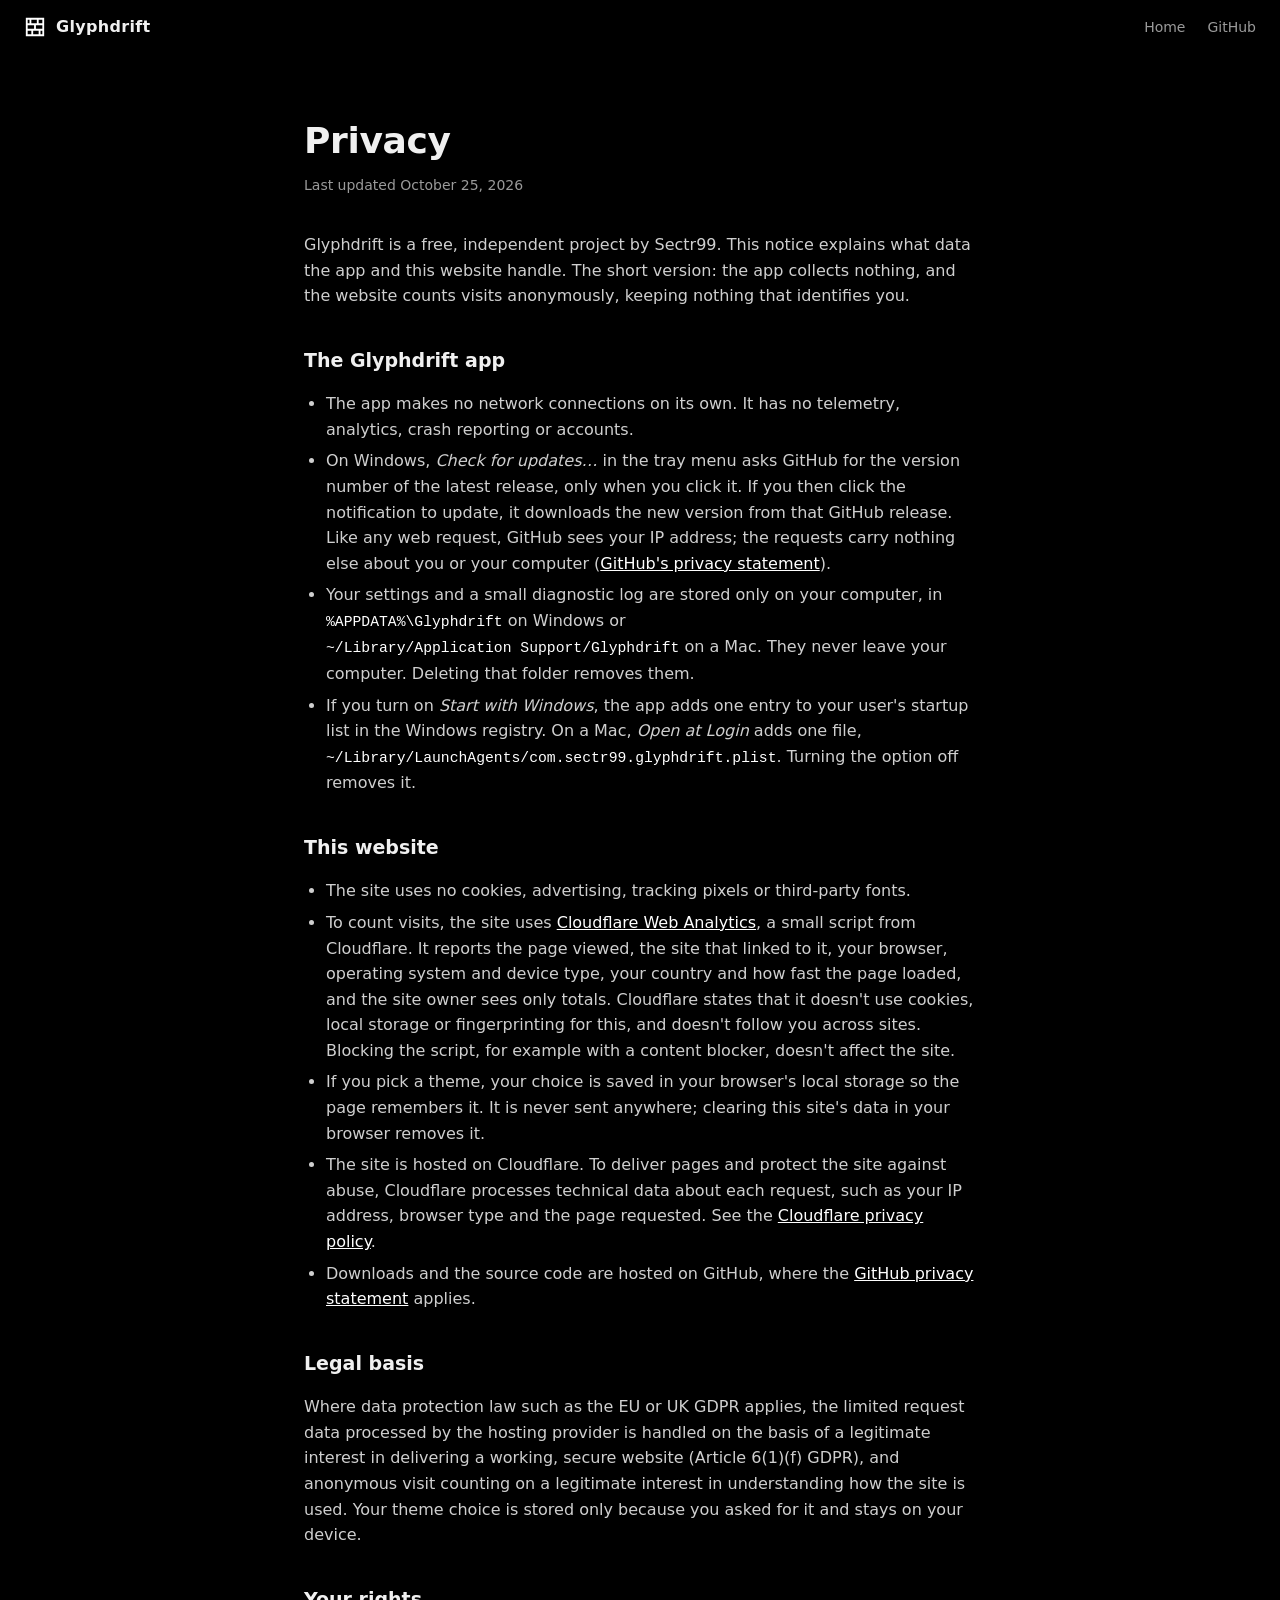
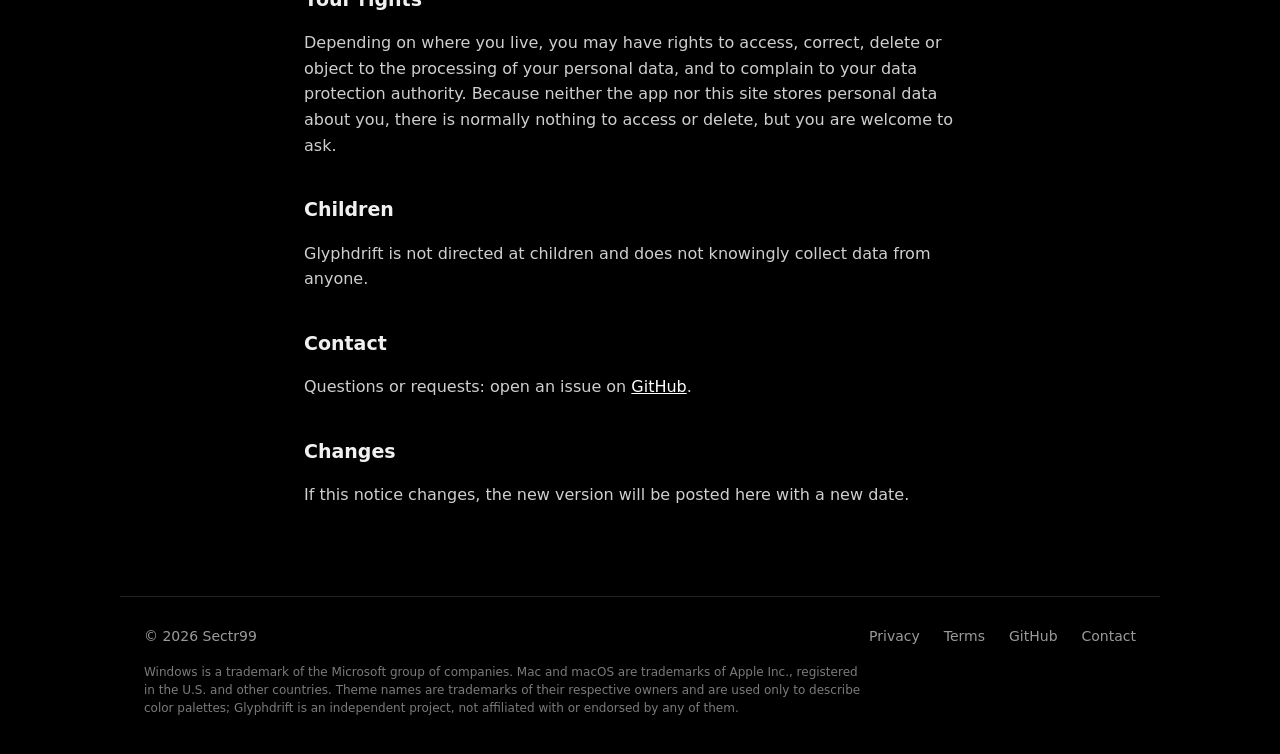
==== commit 015de52f: "Install updates from the tray (Windows) When Check for updates… finds a newer release, clicking its " ====
--- a/site/privacy.html
+++ b/site/privacy.html
@@ -34,8 +34,9 @@
       <li>The app makes no network connections on its own. It has no telemetry, analytics, crash
         reporting or accounts.</li>
       <li>On Windows, <em>Check for updates…</em> in the tray menu asks GitHub for the version number
-        of the latest release, only when you click it. Like any web request, GitHub sees your IP
-        address; the request carries nothing else about you or your computer
+        of the latest release, only when you click it. If you then click the notification to
+        update, it downloads the new version from that GitHub release. Like any web request,
+        GitHub sees your IP address; the requests carry nothing else about you or your computer
         (<a href="https://docs.github.com/en/site-policy/privacy-policies/github-general-privacy-statement">GitHub's
         privacy statement</a>).</li>
       <li>Your settings and a small diagnostic log are stored only on your computer, in
